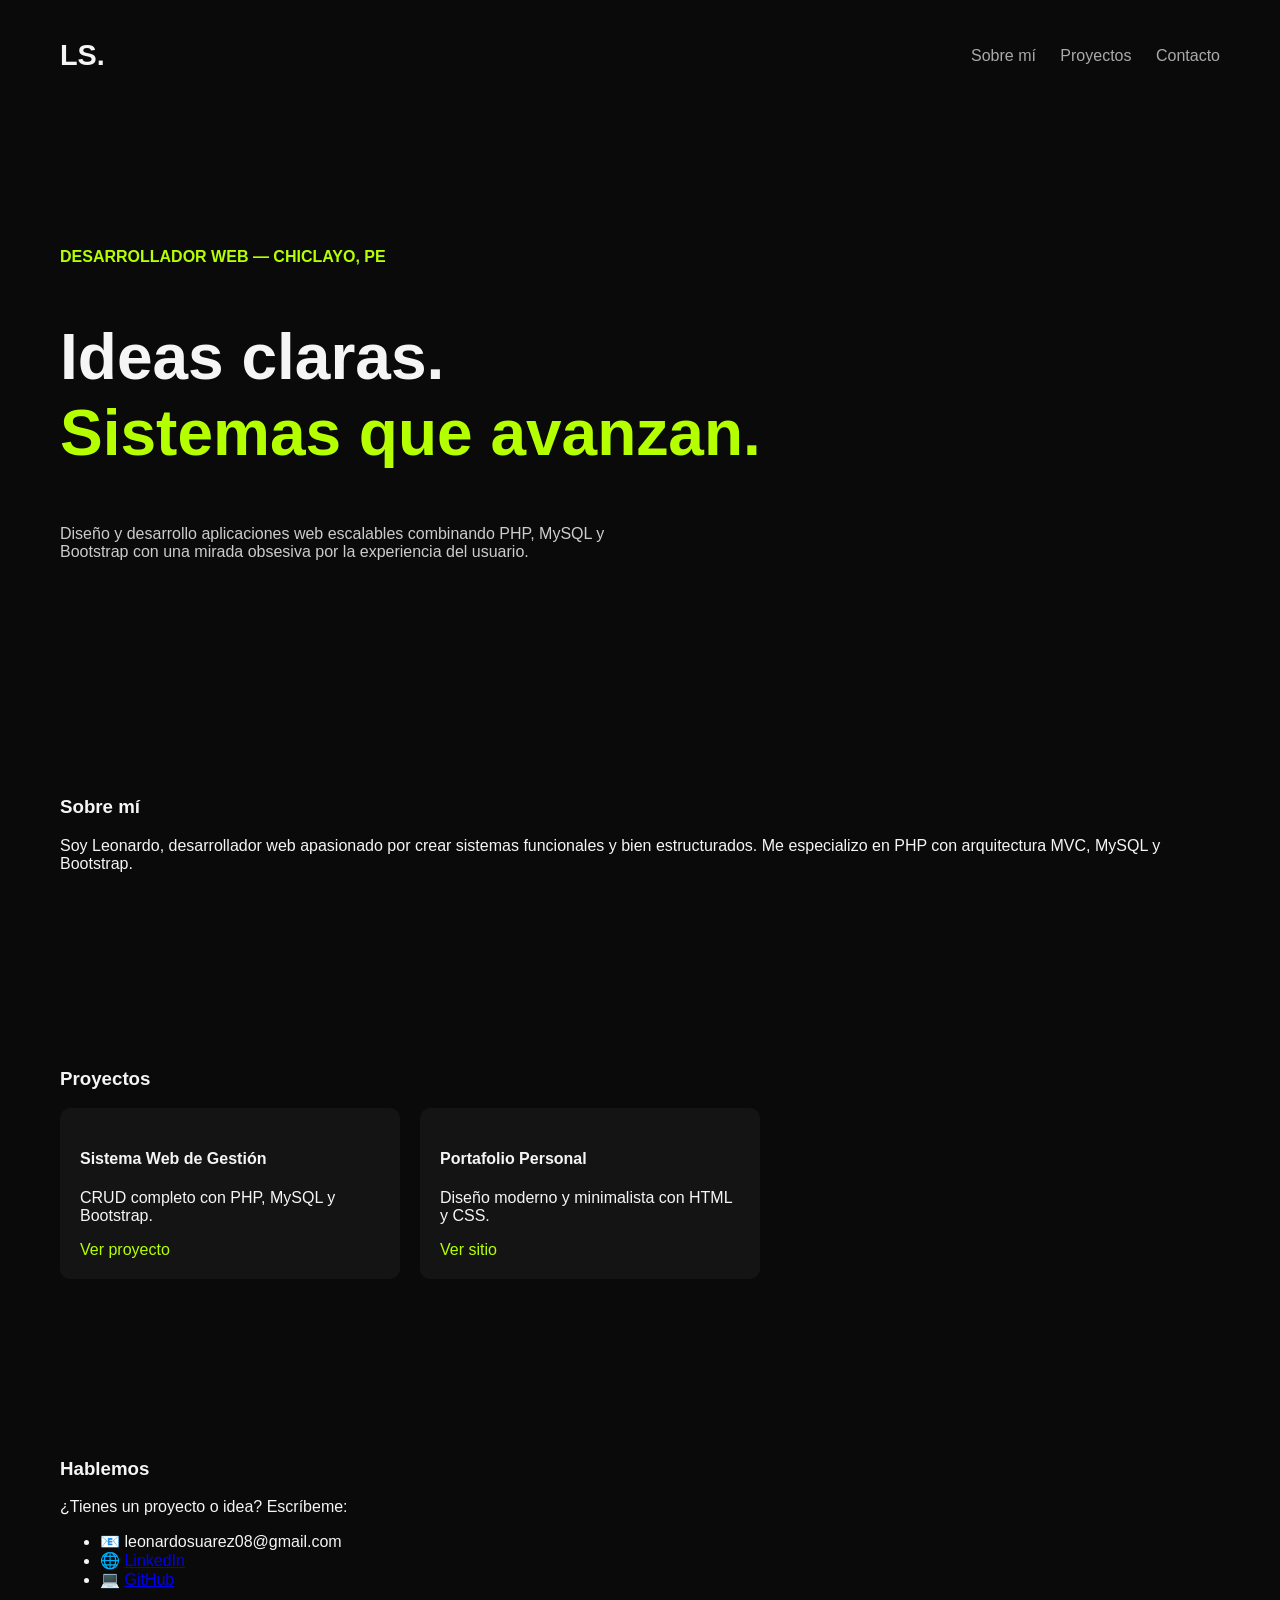
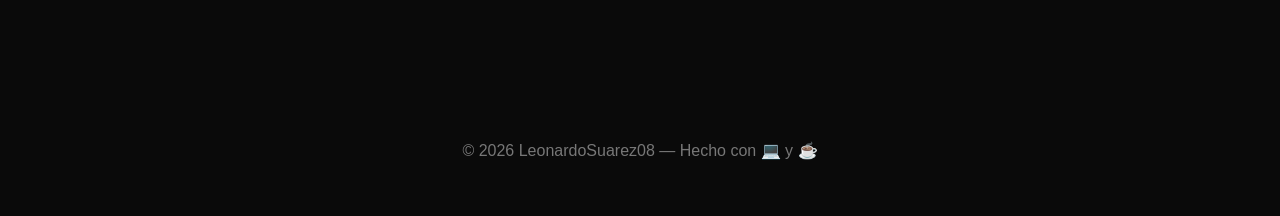
==== index.html @ d341a8d0 "Rename índice.html to index.html" ====
<!DOCTYPE html>
<html lang="es">
  
<head>
  
  <meta charset="UTF-8">
  <meta name="viewport" content="width=device-width, initial-scale=1.0">
  <title>LeonardoSuarez08 | Portafolio</title>
  <link rel="stylesheet" href="style.css">

</head>
<body>
  <header>
    <h1 class="logo">LS.</h1>
    <nav>
      <a href="#sobre-mi">Sobre mí</a>
      <a href="#proyectos">Proyectos</a>
      <a href="#contacto">Contacto</a>
    </nav>
  </header>

  <section class="hero">
    <p class="tag">DESARROLLADOR WEB — CHICLAYO, PE</p>
    <h2>Ideas claras.<br><span>Sistemas que avanzan.</span></h2>
    <p class="desc">Diseño y desarrollo aplicaciones web escalables combinando PHP, MySQL y Bootstrap con una mirada obsesiva por la experiencia del usuario.</p>
  </section>

  <section id="sobre-mi" class="sobre-mi">
    <h3>Sobre mí</h3>
    <p>Soy Leonardo, desarrollador web apasionado por crear sistemas funcionales y bien estructurados. Me especializo en PHP con arquitectura MVC, MySQL y Bootstrap.</p>
  </section>

  <section id="proyectos" class="proyectos">
    <h3>Proyectos</h3>
    <div class="cards">
      <div class="card">
        <h4>Sistema Web de Gestión</h4>
        <p>CRUD completo con PHP, MySQL y Bootstrap.</p>
        <a href="https://github.com/LeonardoSuarez08/LeonardoSuarez08" target="_blank">Ver proyecto</a>
      </div>
      <div class="card">
        <h4>Portafolio Personal</h4>
        <p>Diseño moderno y minimalista con HTML y CSS.</p>
        <a href="https://leonardosuarez08.github.io" target="_blank">Ver sitio</a>
      </div>
    </div>
  </section>

  <section id="contacto" class="contacto">
    <h3>Hablemos</h3>
    <p>¿Tienes un proyecto o idea? Escríbeme:</p>
    <ul>
      <li>📧 leonardosuarez08@gmail.com</li>
      <li>🌐 <a href="https://linkedin.com/in/leonardosuarez08" target="_blank">LinkedIn</a></li>
      <li>💻 <a href="https://github.com/LeonardoSuarez08" target="_blank">GitHub</a></li>
    </ul>
  </section>

  <footer>
    <p>© 2026 LeonardoSuarez08 — Hecho con 💻 y ☕</p>
  </footer>
</body>
</html>
---- style.css ----
body {
  background-color: #0a0a0a;
  color: #f5f5f5;
  font-family: 'Poppins', sans-serif;
  margin: 0;
  padding: 0;
}

header {
  display: flex;
  justify-content: space-between;
  align-items: center;
  padding: 20px 60px;
}

.logo {
  font-size: 1.8rem;
  font-weight: 700;
}

nav a {
  color: #aaa;
  margin-left: 20px;
  text-decoration: none;
  transition: color 0.3s;
}

nav a:hover {
  color: #b4ff00;
}

.hero {
  padding: 120px 60px;
}

.hero .tag {
  color: #b4ff00;
  font-weight: 600;
}

.hero h2 {
  font-size: 4rem;
  line-height: 1.2;
}

.hero h2 span {
  color: #b4ff00;
}

.hero .desc {
  max-width: 600px;
  color: #ccc;
  margin-top: 20px;
}

.sobre-mi, .proyectos, .contacto {
  padding: 80px 60px;
}

.cards {
  display: flex;
  gap: 20px;
  flex-wrap: wrap;
}

.card {
  background-color: #141414;
  padding: 20px;
  border-radius: 10px;
  width: 300px;
  transition: transform 0.3s;
}

.card:hover {
  transform: translateY(-5px);
}

.card a {
  color: #b4ff00;
  text-decoration: none;
}

footer {
  text-align: center;
  padding: 40px;
  color: #777;
}
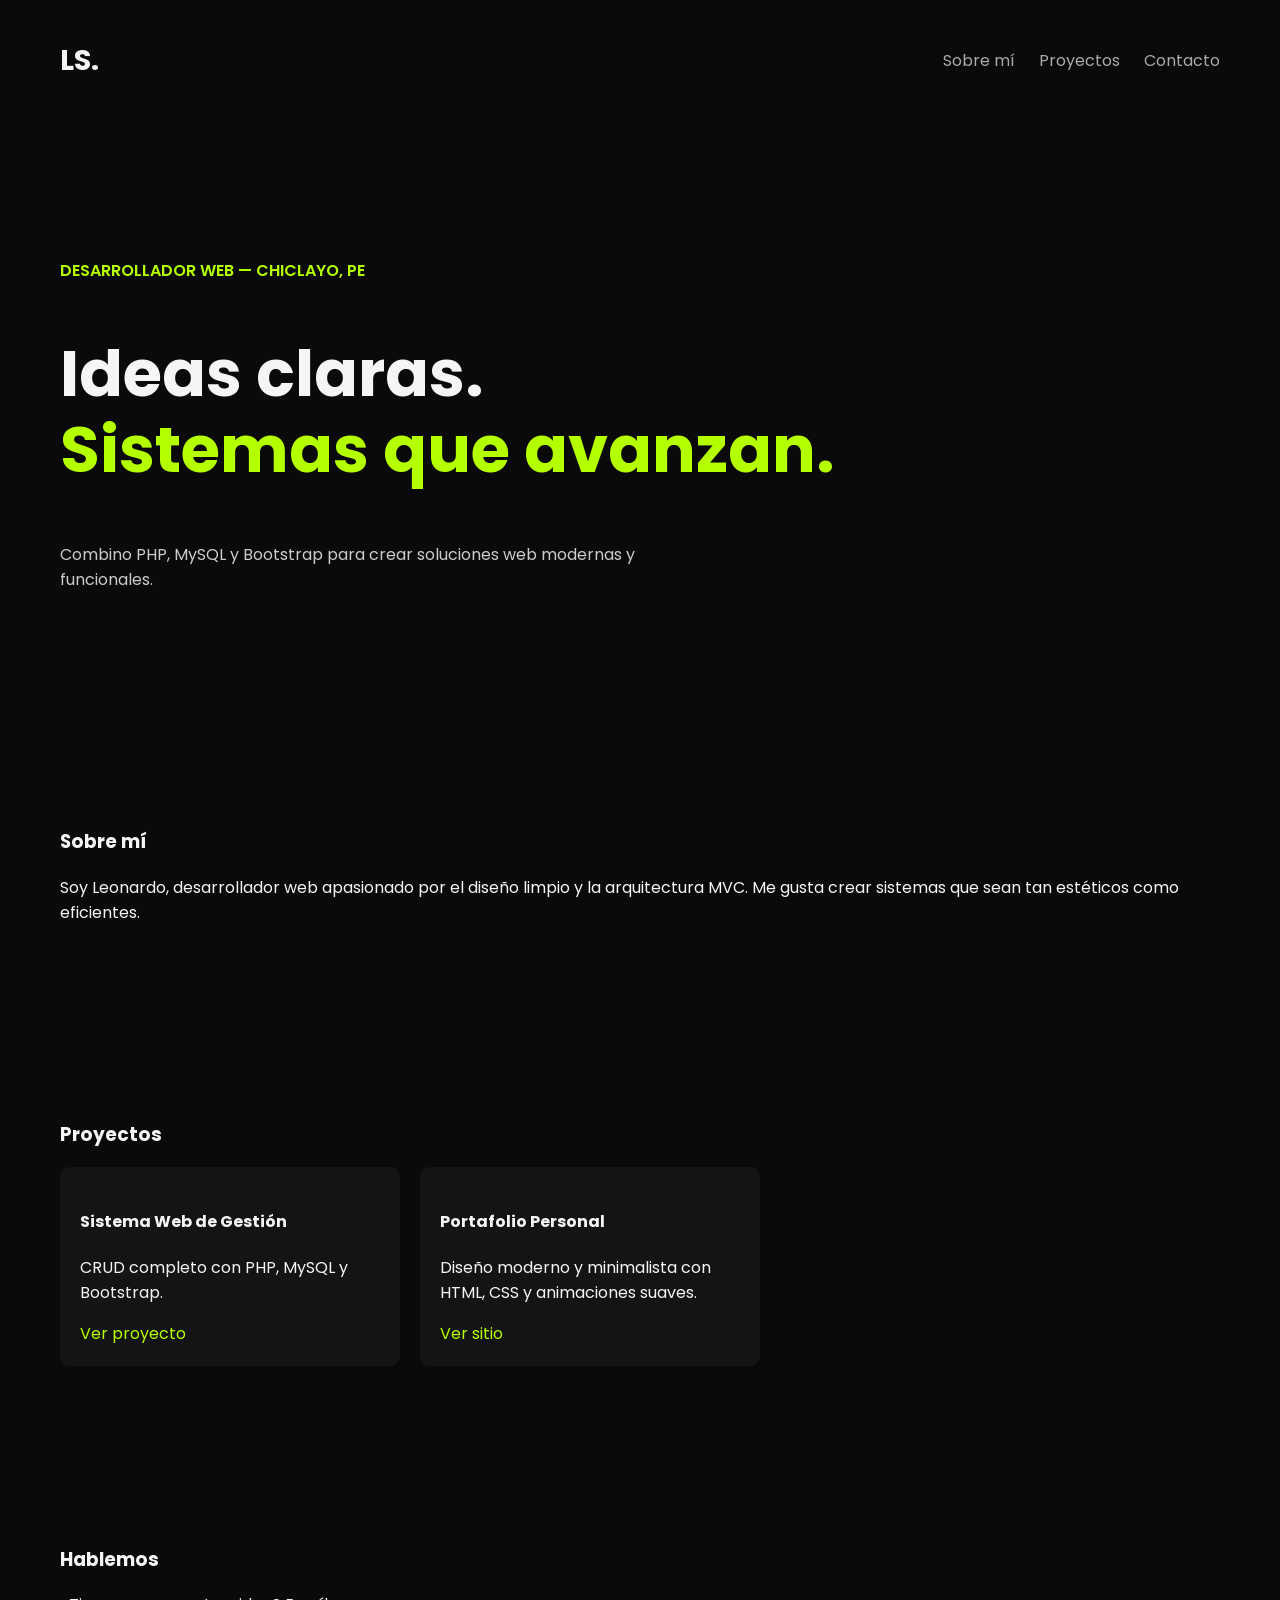
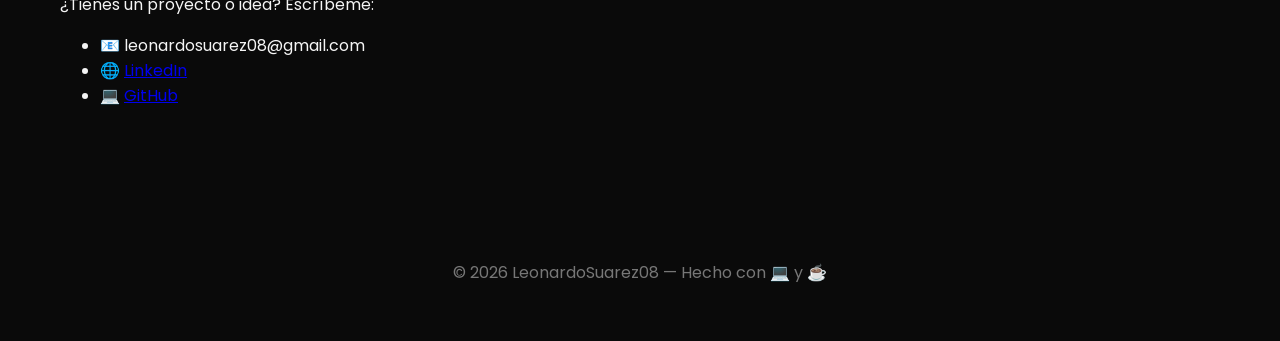
==== commit e3d004c1: "Update index.html" ====
--- a/index.html
+++ b/index.html
@@ -1,13 +1,11 @@
 <!DOCTYPE html>
 <html lang="es">
-  
 <head>
-  
   <meta charset="UTF-8">
   <meta name="viewport" content="width=device-width, initial-scale=1.0">
   <title>LeonardoSuarez08 | Portafolio</title>
   <link rel="stylesheet" href="style.css">
-
+  <link href="https://fonts.googleapis.com/css2?family=Poppins:wght@300;500;700&display=swap" rel="stylesheet">
 </head>
 <body>
   <header>
@@ -20,33 +18,35 @@
   </header>
 
   <section class="hero">
-    <p class="tag">DESARROLLADOR WEB — CHICLAYO, PE</p>
-    <h2>Ideas claras.<br><span>Sistemas que avanzan.</span></h2>
-    <p class="desc">Diseño y desarrollo aplicaciones web escalables combinando PHP, MySQL y Bootstrap con una mirada obsesiva por la experiencia del usuario.</p>
+    <div class="hero-text">
+      <p class="tag">DESARROLLADOR WEB — CHICLAYO, PE</p>
+      <h2 class="fade-in">Ideas claras.<br><span>Sistemas que avanzan.</span></h2>
+      <p class="desc slide-up">Combino PHP, MySQL y Bootstrap para crear soluciones web modernas y funcionales.</p>
+    </div>
   </section>
 
-  <section id="sobre-mi" class="sobre-mi">
+  <section id="sobre-mi" class="sobre-mi fade-in">
     <h3>Sobre mí</h3>
-    <p>Soy Leonardo, desarrollador web apasionado por crear sistemas funcionales y bien estructurados. Me especializo en PHP con arquitectura MVC, MySQL y Bootstrap.</p>
+    <p>Soy Leonardo, desarrollador web apasionado por el diseño limpio y la arquitectura MVC. Me gusta crear sistemas que sean tan estéticos como eficientes.</p>
   </section>
 
   <section id="proyectos" class="proyectos">
     <h3>Proyectos</h3>
     <div class="cards">
-      <div class="card">
+      <div class="card zoom-in">
         <h4>Sistema Web de Gestión</h4>
         <p>CRUD completo con PHP, MySQL y Bootstrap.</p>
         <a href="https://github.com/LeonardoSuarez08/LeonardoSuarez08" target="_blank">Ver proyecto</a>
       </div>
-      <div class="card">
+      <div class="card zoom-in">
         <h4>Portafolio Personal</h4>
-        <p>Diseño moderno y minimalista con HTML y CSS.</p>
+        <p>Diseño moderno y minimalista con HTML, CSS y animaciones suaves.</p>
         <a href="https://leonardosuarez08.github.io" target="_blank">Ver sitio</a>
       </div>
     </div>
   </section>
 
-  <section id="contacto" class="contacto">
+  <section id="contacto" class="contacto fade-in">
     <h3>Hablemos</h3>
     <p>¿Tienes un proyecto o idea? Escríbeme:</p>
     <ul>
@@ -59,5 +59,7 @@
   <footer>
     <p>© 2026 LeonardoSuarez08 — Hecho con 💻 y ☕</p>
   </footer>
+
+  <script src="script.js"></script>
 </body>
 </html>
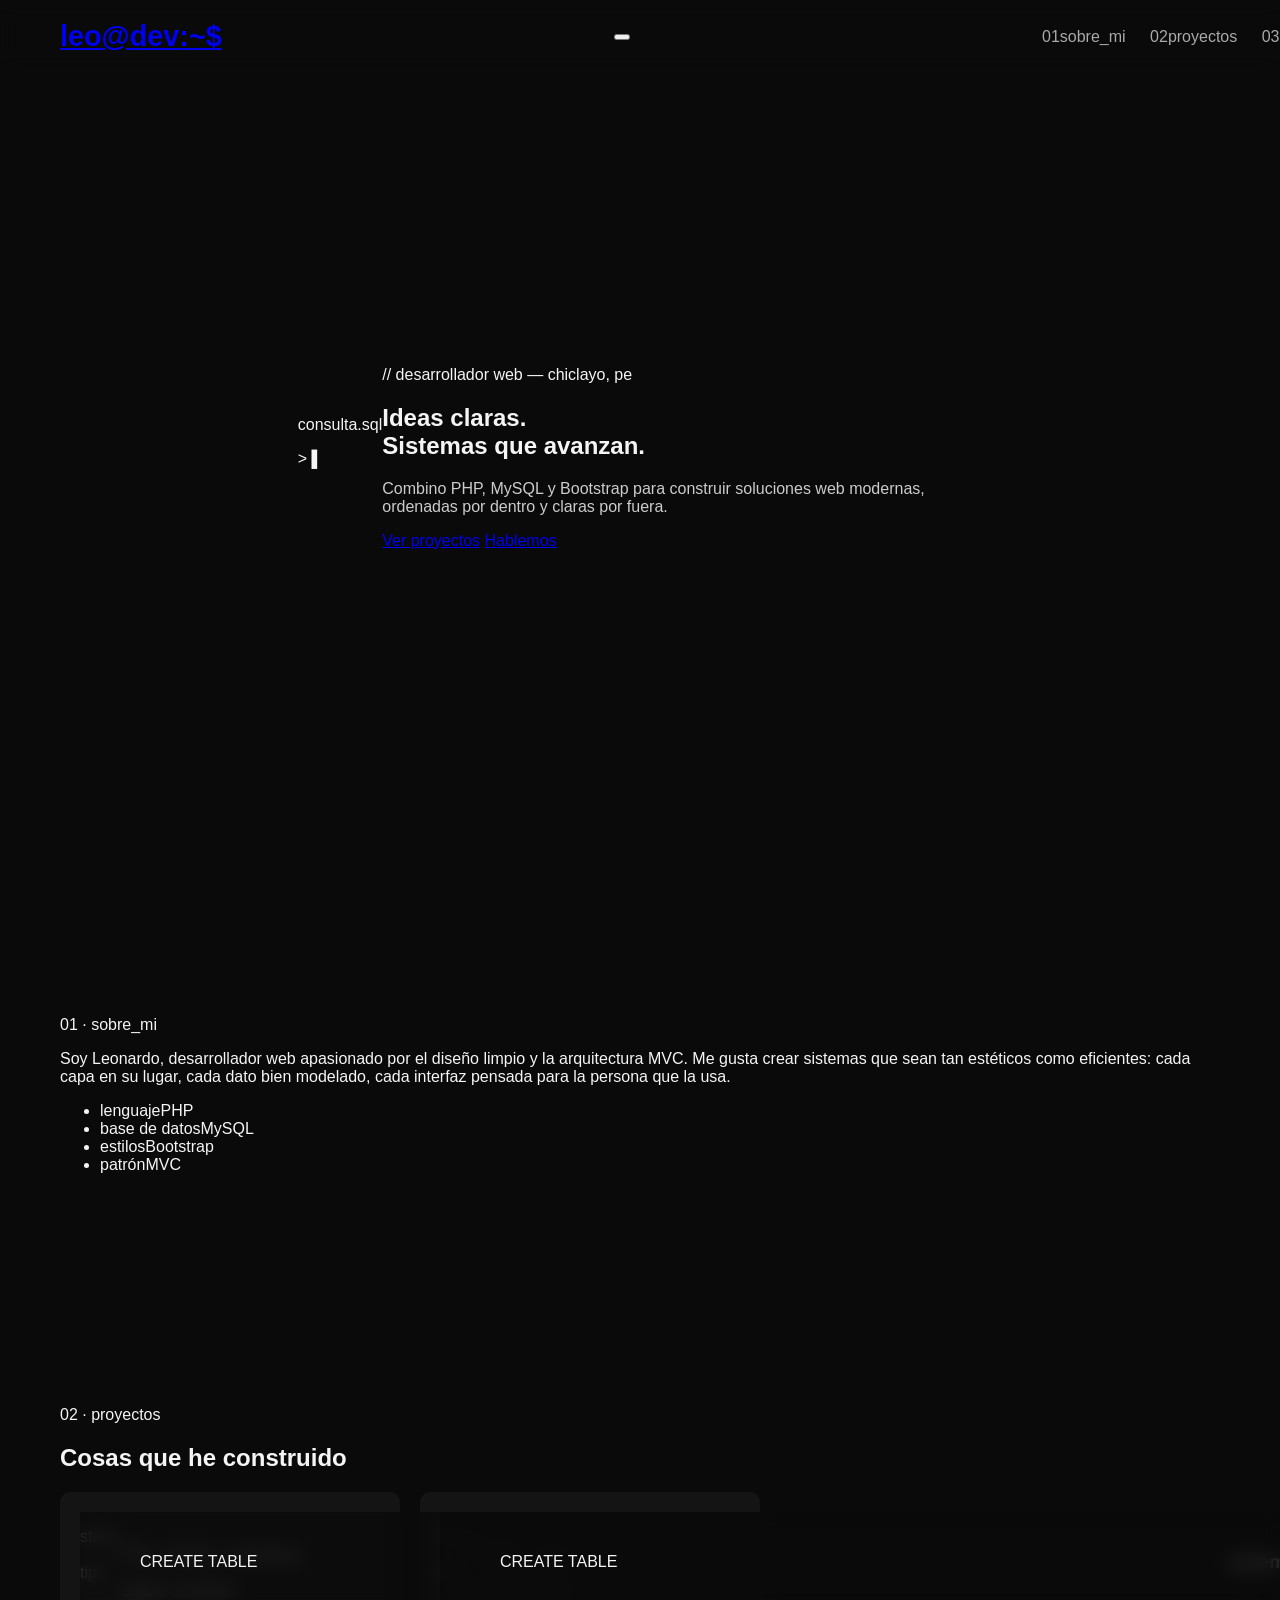
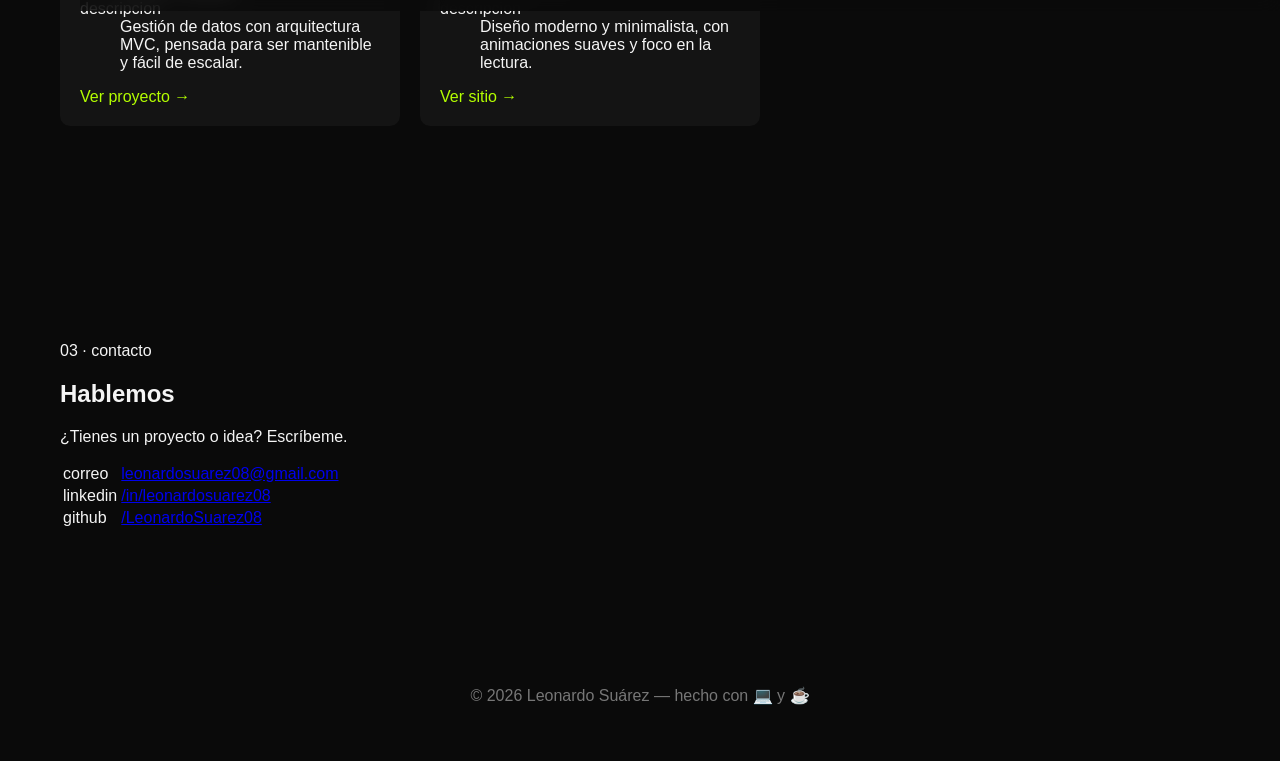
==== commit 59dbf23f: "Update index.html" ====
--- a/index.html
+++ b/index.html
@@ -3,61 +3,126 @@
 <head>
   <meta charset="UTF-8">
   <meta name="viewport" content="width=device-width, initial-scale=1.0">
-  <title>LeonardoSuarez08 | Portafolio</title>
+  <title>Leonardo Suárez | Desarrollador Web</title>
+  <meta name="description" content="Leonardo Suárez — desarrollador web en Chiclayo, Perú. PHP, MySQL y Bootstrap.">
+  <link rel="preconnect" href="https://fonts.googleapis.com">
+  <link rel="preconnect" href="https://fonts.gstatic.com" crossorigin>
+  <link href="https://fonts.googleapis.com/css2?family=Space+Grotesk:wght@400;500;700&family=JetBrains+Mono:wght@400;500;600&family=Inter:wght@400;500&display=swap" rel="stylesheet">
   <link rel="stylesheet" href="style.css">
-  <link href="https://fonts.googleapis.com/css2?family=Poppins:wght@300;500;700&display=swap" rel="stylesheet">
 </head>
 <body>
+
   <header>
-    <h1 class="logo">LS.</h1>
-    <nav>
-      <a href="#sobre-mi">Sobre mí</a>
-      <a href="#proyectos">Proyectos</a>
-      <a href="#contacto">Contacto</a>
+    <a href="#" class="logo">leo<span>@</span>dev<span>:~$</span></a>
+    <button class="nav-toggle" aria-label="Abrir menú" aria-expanded="false" aria-controls="nav-links">
+      <span></span><span></span><span></span>
+    </button>
+    <nav id="nav-links">
+      <a href="#sobre-mi"><span class="idx">01</span>sobre_mi</a>
+      <a href="#proyectos"><span class="idx">02</span>proyectos</a>
+      <a href="#contacto"><span class="idx">03</span>contacto</a>
     </nav>
   </header>
 
-  <section class="hero">
-    <div class="hero-text">
-      <p class="tag">DESARROLLADOR WEB — CHICLAYO, PE</p>
-      <h2 class="fade-in">Ideas claras.<br><span>Sistemas que avanzan.</span></h2>
-      <p class="desc slide-up">Combino PHP, MySQL y Bootstrap para crear soluciones web modernas y funcionales.</p>
-    </div>
-  </section>
+  <main>
+    <section class="hero">
+      <div class="terminal" aria-hidden="true">
+        <div class="terminal-bar">
+          <span class="dot red"></span><span class="dot yellow"></span><span class="dot green"></span>
+          <span class="terminal-title">consulta.sql</span>
+        </div>
+        <div class="terminal-body">
+          <p><span class="prompt">&gt;</span> <span id="typed"></span><span class="cursor">▌</span></p>
+        </div>
+      </div>
 
-  <section id="sobre-mi" class="sobre-mi fade-in">
-    <h3>Sobre mí</h3>
-    <p>Soy Leonardo, desarrollador web apasionado por el diseño limpio y la arquitectura MVC. Me gusta crear sistemas que sean tan estéticos como eficientes.</p>
-  </section>
+      <div class="hero-text">
+        <p class="tag">// desarrollador web — chiclayo, pe</p>
+        <h1>Ideas claras.<br><span class="accent">Sistemas que avanzan.</span></h1>
+        <p class="desc">Combino PHP, MySQL y Bootstrap para construir soluciones web modernas, ordenadas por dentro y claras por fuera.</p>
+        <div class="hero-actions">
+          <a href="#proyectos" class="btn btn-primary">Ver proyectos</a>
+          <a href="#contacto" class="btn btn-ghost">Hablemos</a>
+        </div>
+      </div>
+    </section>
 
-  <section id="proyectos" class="proyectos">
-    <h3>Proyectos</h3>
-    <div class="cards">
-      <div class="card zoom-in">
-        <h4>Sistema Web de Gestión</h4>
-        <p>CRUD completo con PHP, MySQL y Bootstrap.</p>
-        <a href="https://github.com/LeonardoSuarez08/LeonardoSuarez08" target="_blank">Ver proyecto</a>
+    <section id="sobre-mi" class="sobre-mi">
+      <p class="eyebrow">01 · sobre_mi</p>
+      <div class="sobre-grid">
+        <p class="sobre-texto">
+          Soy Leonardo, desarrollador web apasionado por el diseño limpio y la arquitectura MVC.
+          Me gusta crear sistemas que sean tan estéticos como eficientes: cada capa en su lugar,
+          cada dato bien modelado, cada interfaz pensada para la persona que la usa.
+        </p>
+        <ul class="stack-list">
+          <li><span>lenguaje</span>PHP</li>
+          <li><span>base de datos</span>MySQL</li>
+          <li><span>estilos</span>Bootstrap</li>
+          <li><span>patrón</span>MVC</li>
+        </ul>
       </div>
-      <div class="card zoom-in">
-        <h4>Portafolio Personal</h4>
-        <p>Diseño moderno y minimalista con HTML, CSS y animaciones suaves.</p>
-        <a href="https://leonardosuarez08.github.io" target="_blank">Ver sitio</a>
+    </section>
+
+    <section id="proyectos" class="proyectos">
+      <p class="eyebrow">02 · proyectos</p>
+      <h2>Cosas que he construido</h2>
+
+      <div class="cards">
+        <article class="card">
+          <header class="card-head">
+            <span class="card-kicker">CREATE TABLE</span>
+            <h3>sistema_web_gestion</h3>
+          </header>
+          <dl class="card-fields">
+            <div class="field"><dt>stack</dt><dd>PHP · MySQL · Bootstrap</dd></div>
+            <div class="field"><dt>tipo</dt><dd>CRUD completo</dd></div>
+            <div class="field"><dt>descripcion</dt><dd>Gestión de datos con arquitectura MVC, pensada para ser mantenible y fácil de escalar.</dd></div>
+          </dl>
+          <a href="https://github.com/LeonardoSuarez08/LeonardoSuarez08" target="_blank" rel="noopener">Ver proyecto →</a>
+        </article>
+
+        <article class="card">
+          <header class="card-head">
+            <span class="card-kicker">CREATE TABLE</span>
+            <h3>portafolio_personal</h3>
+          </header>
+          <dl class="card-fields">
+            <div class="field"><dt>stack</dt><dd>HTML · CSS · JS</dd></div>
+            <div class="field"><dt>tipo</dt><dd>Sitio personal</dd></div>
+            <div class="field"><dt>descripcion</dt><dd>Diseño moderno y minimalista, con animaciones suaves y foco en la lectura.</dd></div>
+          </dl>
+          <a href="https://leonardosuarez08.github.io" target="_blank" rel="noopener">Ver sitio →</a>
+        </article>
       </div>
-    </div>
-  </section>
+    </section>
 
-  <section id="contacto" class="contacto fade-in">
-    <h3>Hablemos</h3>
-    <p>¿Tienes un proyecto o idea? Escríbeme:</p>
-    <ul>
-      <li>📧 leonardosuarez08@gmail.com</li>
-      <li>🌐 <a href="https://linkedin.com/in/leonardosuarez08" target="_blank">LinkedIn</a></li>
-      <li>💻 <a href="https://github.com/LeonardoSuarez08" target="_blank">GitHub</a></li>
-    </ul>
-  </section>
+    <section id="contacto" class="contacto">
+      <p class="eyebrow">03 · contacto</p>
+      <h2>Hablemos</h2>
+      <p class="contacto-intro">¿Tienes un proyecto o idea? Escríbeme.</p>
+
+      <table class="contact-table">
+        <tbody>
+          <tr>
+            <td class="c-key">correo</td>
+            <td class="c-val"><a href="mailto:leonardosuarez08@gmail.com">leonardosuarez08@gmail.com</a></td>
+          </tr>
+          <tr>
+            <td class="c-key">linkedin</td>
+            <td class="c-val"><a href="https://linkedin.com/in/leonardosuarez08" target="_blank" rel="noopener">/in/leonardosuarez08</a></td>
+          </tr>
+          <tr>
+            <td class="c-key">github</td>
+            <td class="c-val"><a href="https://github.com/LeonardoSuarez08" target="_blank" rel="noopener">/LeonardoSuarez08</a></td>
+          </tr>
+        </tbody>
+      </table>
+    </section>
+  </main>
 
   <footer>
-    <p>© 2026 LeonardoSuarez08 — Hecho con 💻 y ☕</p>
+    <p>© 2026 Leonardo Suárez — hecho con 💻 y ☕</p>
   </footer>
 
   <script src="script.js"></script>
--- a/style.css
+++ b/style.css
@@ -3,7 +3,7 @@
   color: #f5f5f5;
   font-family: 'Poppins', sans-serif;
   margin: 0;
-  padding: 0;
+  overflow-x: hidden;
 }
 
 header {
@@ -11,6 +11,11 @@
   justify-content: space-between;
   align-items: center;
   padding: 20px 60px;
+  position: fixed;
+  width: 100%;
+  background: rgba(10,10,10,0.8);
+  backdrop-filter: blur(10px);
+  z-index: 10;
 }
 
 .logo {
@@ -30,12 +35,12 @@
 }
 
 .hero {
-  padding: 120px 60px;
-}
-
-.hero .tag {
-  color: #b4ff00;
-  font-weight: 600;
+  height: 100vh;
+  display: flex;
+  align-items: center;
+  justify-content: center;
+  text-align: left;
+  padding: 0 60px;
 }
 
 .hero h2 {
@@ -53,8 +58,8 @@
   margin-top: 20px;
 }
 
-.sobre-mi, .proyectos, .contacto {
-  padding: 80px 60px;
+section {
+  padding: 100px 60px;
 }
 
 .cards {
@@ -68,11 +73,12 @@
   padding: 20px;
   border-radius: 10px;
   width: 300px;
-  transition: transform 0.3s;
+  transition: transform 0.3s, box-shadow 0.3s;
 }
 
 .card:hover {
   transform: translateY(-5px);
+  box-shadow: 0 0 20px #b4ff00;
 }
 
 .card a {
@@ -85,3 +91,34 @@
   padding: 40px;
   color: #777;
 }
+
+/* Animaciones */
+.fade-in {
+  opacity: 0;
+  transform: translateY(20px);
+  animation: fadeIn 1s ease forwards;
+}
+
+.slide-up {
+  opacity: 0;
+  transform: translateY(40px);
+  animation: slideUp 1.2s ease forwards;
+}
+
+.zoom-in {
+  opacity: 0;
+  transform: scale(0.9);
+  animation: zoomIn 1s ease forwards;
+}
+
+@keyframes fadeIn {
+  to { opacity: 1; transform: translateY(0); }
+}
+
+@keyframes slideUp {
+  to { opacity: 1; transform: translateY(0); }
+}
+
+@keyframes zoomIn {
+  to { opacity: 1; transform: scale(1); }
+}
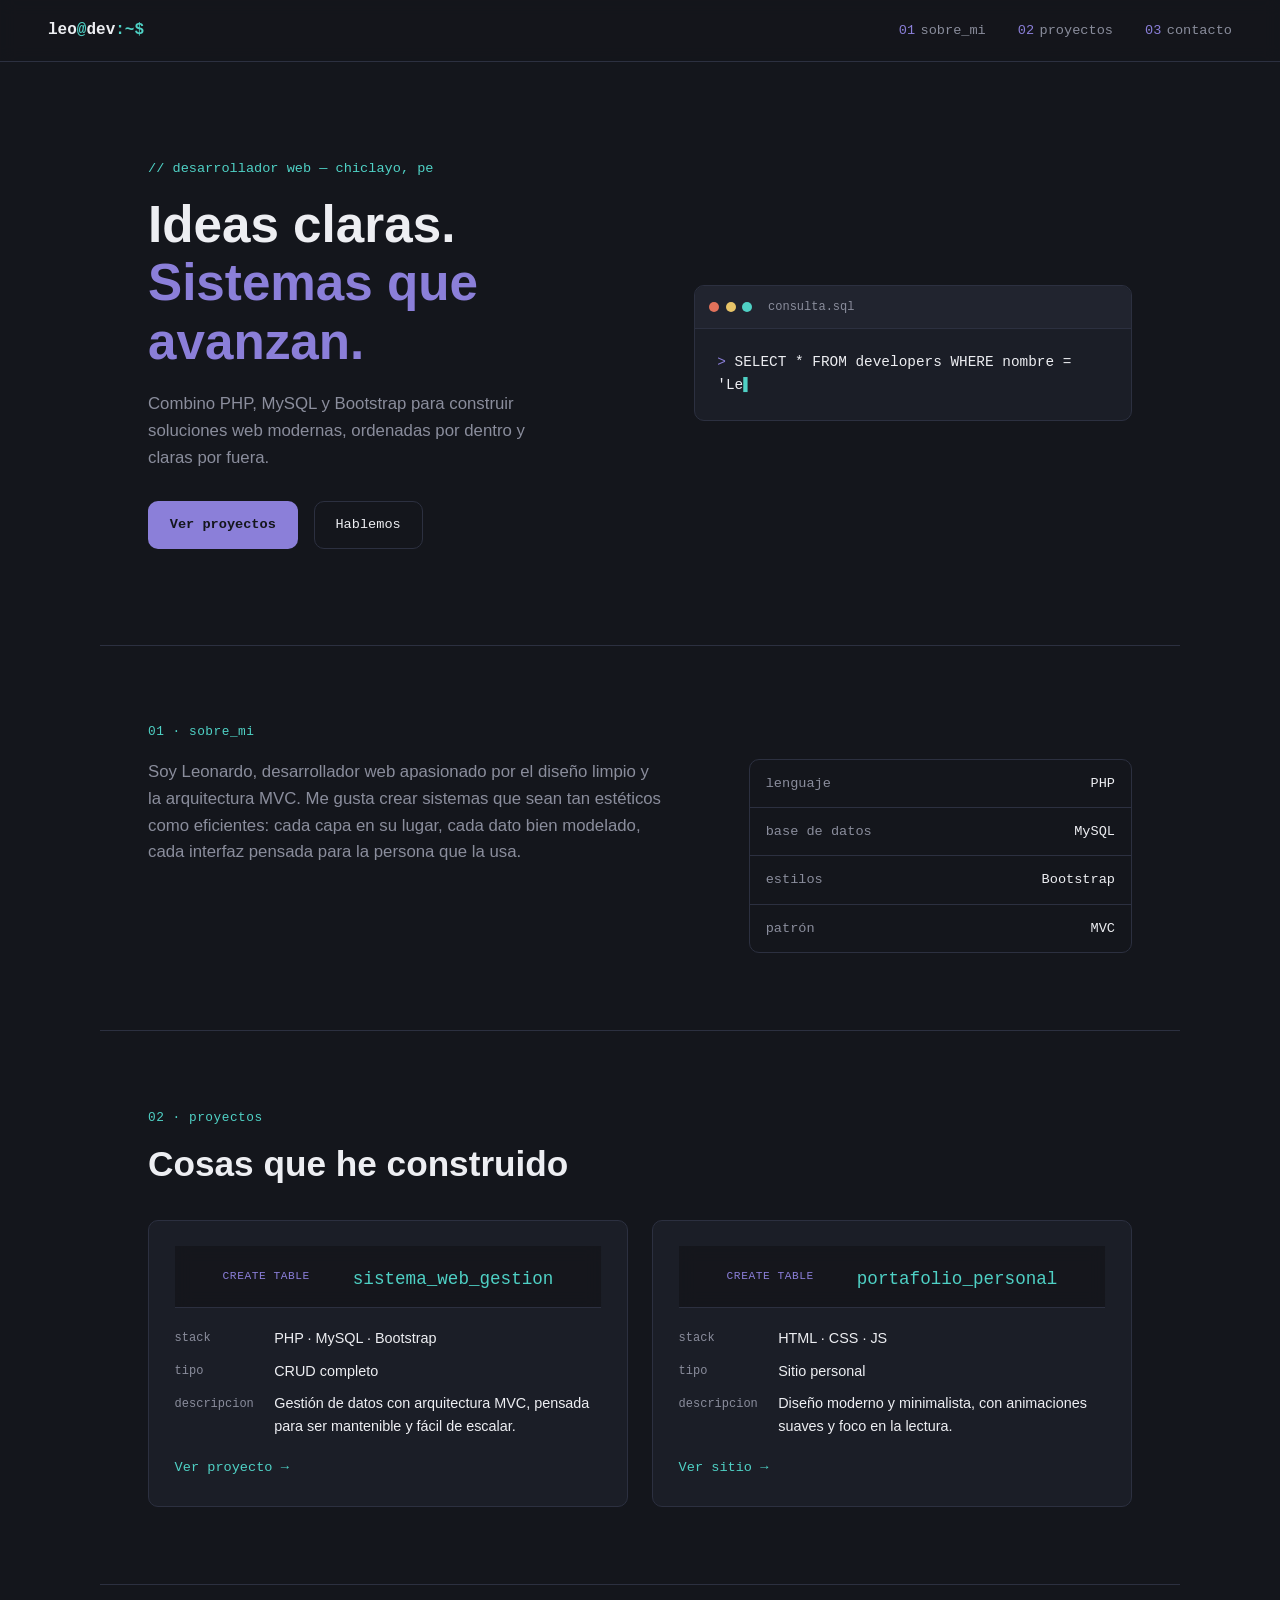
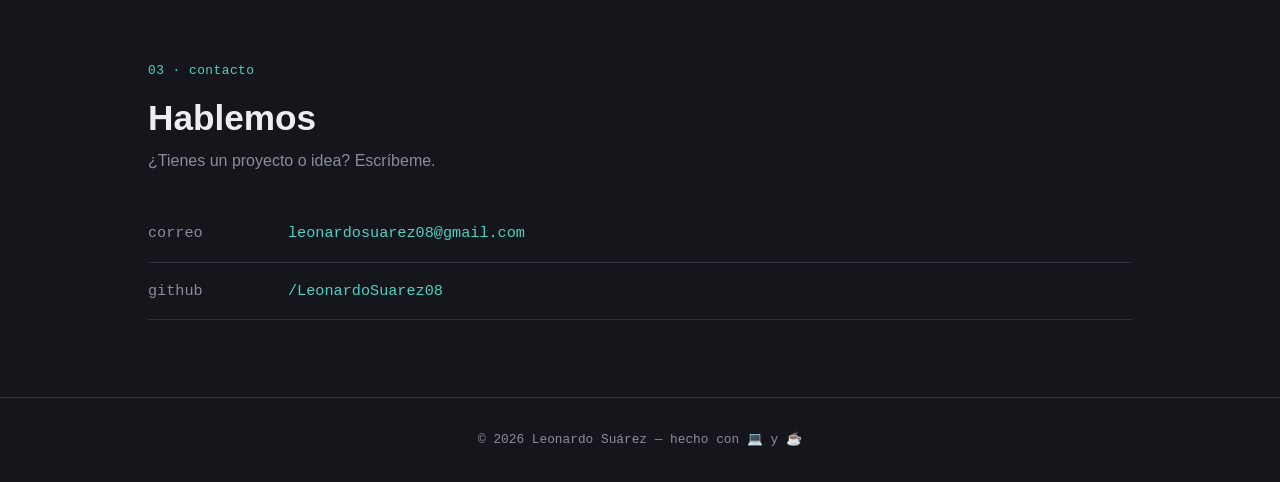
==== commit 32ca0665: "Update index.html" ====
--- a/index.html
+++ b/index.html
@@ -109,10 +109,6 @@
             <td class="c-val"><a href="mailto:leonardosuarez08@gmail.com">leonardosuarez08@gmail.com</a></td>
           </tr>
           <tr>
-            <td class="c-key">linkedin</td>
-            <td class="c-val"><a href="https://linkedin.com/in/leonardosuarez08" target="_blank" rel="noopener">/in/leonardosuarez08</a></td>
-          </tr>
-          <tr>
             <td class="c-key">github</td>
             <td class="c-val"><a href="https://github.com/LeonardoSuarez08" target="_blank" rel="noopener">/LeonardoSuarez08</a></td>
           </tr>
--- a/style.css
+++ b/style.css
@@ -1,124 +1,432 @@
+/* ============================================
+   TOKENS
+   ============================================ */
+:root {
+  --ink: #14161c;
+  --panel: #1b1e27;
+  --panel-2: #21242f;
+  --line: #2c3040;
+  --text: #edeef2;
+  --text-muted: #8a8d9c;
+  --violet: #8b7fd9;
+  --teal: #4fd1c5;
+  --red: #e2725b;
+
+  --font-display: "Space Grotesk", sans-serif;
+  --font-mono: "JetBrains Mono", monospace;
+  --font-body: "Inter", sans-serif;
+
+  --max-w: 1080px;
+  --radius: 10px;
+}
+
+* { box-sizing: border-box; margin: 0; padding: 0; }
+
+html { scroll-behavior: smooth; }
+
 body {
-  background-color: #0a0a0a;
-  color: #f5f5f5;
-  font-family: 'Poppins', sans-serif;
-  margin: 0;
-  overflow-x: hidden;
-}
-
+  background: var(--ink);
+  color: var(--text);
+  font-family: var(--font-body);
+  line-height: 1.6;
+  -webkit-font-smoothing: antialiased;
+}
+
+a { color: inherit; text-decoration: none; }
+
+img { max-width: 100%; display: block; }
+
+:focus-visible {
+  outline: 2px solid var(--teal);
+  outline-offset: 3px;
+}
+
+section, header, footer {
+  padding-inline: clamp(1.25rem, 5vw, 3rem);
+}
+
+.eyebrow {
+  font-family: var(--font-mono);
+  font-size: 0.8rem;
+  color: var(--teal);
+  letter-spacing: 0.04em;
+  margin-bottom: 1rem;
+}
+
+h1, h2, h3 {
+  font-family: var(--font-display);
+  font-weight: 700;
+  line-height: 1.15;
+}
+
+.accent { color: var(--violet); }
+
+/* ============================================
+   HEADER / NAV
+   ============================================ */
 header {
+  position: sticky;
+  top: 0;
+  z-index: 20;
+  display: flex;
+  align-items: center;
+  justify-content: space-between;
+  padding-block: 1.1rem;
+  background: rgba(20, 22, 28, 0.85);
+  backdrop-filter: blur(8px);
+  border-bottom: 1px solid var(--line);
+}
+
+.logo {
+  font-family: var(--font-mono);
+  font-size: 1rem;
+  font-weight: 600;
+}
+.logo span { color: var(--teal); }
+
+nav {
+  display: flex;
+  gap: 2rem;
+}
+
+nav a {
+  font-family: var(--font-mono);
+  font-size: 0.85rem;
+  color: var(--text-muted);
+  transition: color 0.2s ease;
+}
+nav a:hover { color: var(--text); }
+nav .idx { color: var(--violet); margin-right: 0.4em; }
+
+.nav-toggle {
+  display: none;
+  flex-direction: column;
+  gap: 5px;
+  background: none;
+  border: none;
+  cursor: pointer;
+  padding: 0.5rem;
+}
+.nav-toggle span {
+  width: 22px;
+  height: 2px;
+  background: var(--text);
+  border-radius: 2px;
+}
+
+/* ============================================
+   HERO
+   ============================================ */
+.hero {
+  max-width: var(--max-w);
+  margin-inline: auto;
+  padding-block: clamp(3rem, 8vw, 6rem);
+  display: grid;
+  grid-template-columns: 1.1fr 1fr;
+  gap: clamp(2rem, 5vw, 4rem);
+  align-items: center;
+}
+
+.terminal {
+  background: var(--panel);
+  border: 1px solid var(--line);
+  border-radius: var(--radius);
+  overflow: hidden;
+  order: 2;
+}
+
+.terminal-bar {
+  display: flex;
+  align-items: center;
+  gap: 0.4rem;
+  padding: 0.7rem 0.9rem;
+  background: var(--panel-2);
+  border-bottom: 1px solid var(--line);
+}
+.dot { width: 10px; height: 10px; border-radius: 50%; }
+.dot.red { background: var(--red); }
+.dot.yellow { background: #e8c468; }
+.dot.green { background: var(--teal); }
+.terminal-title {
+  margin-left: 0.6rem;
+  font-family: var(--font-mono);
+  font-size: 0.75rem;
+  color: var(--text-muted);
+}
+
+.terminal-body {
+  padding: 1.4rem;
+  font-family: var(--font-mono);
+  font-size: 0.9rem;
+  min-height: 90px;
+}
+.prompt { color: var(--violet); }
+.cursor {
+  color: var(--teal);
+  animation: blink 1s step-end infinite;
+}
+@keyframes blink { 50% { opacity: 0; } }
+
+.hero-text { order: 1; }
+
+.tag {
+  font-family: var(--font-mono);
+  font-size: 0.85rem;
+  color: var(--teal);
+  margin-bottom: 1rem;
+}
+
+.hero-text h1 {
+  font-size: clamp(2rem, 5vw, 3.2rem);
+  margin-bottom: 1.2rem;
+}
+
+.desc {
+  color: var(--text-muted);
+  font-size: 1.05rem;
+  max-width: 42ch;
+  margin-bottom: 1.8rem;
+}
+
+.hero-actions { display: flex; gap: 1rem; flex-wrap: wrap; }
+
+.btn {
+  font-family: var(--font-mono);
+  font-size: 0.85rem;
+  padding: 0.75rem 1.3rem;
+  border-radius: var(--radius);
+  border: 1px solid transparent;
+  transition: transform 0.15s ease, border-color 0.15s ease, background 0.15s ease;
+  display: inline-block;
+}
+.btn:hover { transform: translateY(-2px); }
+
+.btn-primary {
+  background: var(--violet);
+  color: #14161c;
+  font-weight: 600;
+}
+.btn-primary:hover { background: #a89ce6; }
+
+.btn-ghost {
+  border-color: var(--line);
+  color: var(--text);
+}
+.btn-ghost:hover { border-color: var(--teal); color: var(--teal); }
+
+/* ============================================
+   SOBRE MI
+   ============================================ */
+.sobre-mi {
+  max-width: var(--max-w);
+  margin-inline: auto;
+  padding-block: clamp(3rem, 6vw, 5rem);
+  border-top: 1px solid var(--line);
+}
+
+.sobre-grid {
+  display: grid;
+  grid-template-columns: 1.4fr 1fr;
+  gap: clamp(2rem, 5vw, 4rem);
+  align-items: start;
+}
+
+.sobre-texto {
+  font-size: 1.05rem;
+  color: var(--text-muted);
+  max-width: 55ch;
+}
+
+.stack-list {
+  list-style: none;
+  border: 1px solid var(--line);
+  border-radius: var(--radius);
+  overflow: hidden;
+}
+.stack-list li {
   display: flex;
   justify-content: space-between;
-  align-items: center;
-  padding: 20px 60px;
-  position: fixed;
+  padding: 0.8rem 1rem;
+  font-family: var(--font-mono);
+  font-size: 0.85rem;
+  border-bottom: 1px solid var(--line);
+}
+.stack-list li:last-child { border-bottom: none; }
+.stack-list li span {
+  color: var(--text-muted);
+  text-transform: lowercase;
+}
+
+/* ============================================
+   PROYECTOS
+   ============================================ */
+.proyectos {
+  max-width: var(--max-w);
+  margin-inline: auto;
+  padding-block: clamp(3rem, 6vw, 5rem);
+  border-top: 1px solid var(--line);
+}
+
+.proyectos h2 {
+  font-size: clamp(1.6rem, 4vw, 2.2rem);
+  margin-bottom: 2.2rem;
+}
+
+.cards {
+  display: grid;
+  grid-template-columns: repeat(2, 1fr);
+  gap: 1.5rem;
+}
+
+.card {
+  background: var(--panel);
+  border: 1px solid var(--line);
+  border-radius: var(--radius);
+  padding: 1.6rem;
+  display: flex;
+  flex-direction: column;
+  gap: 1.2rem;
+  transition: border-color 0.2s ease, transform 0.2s ease;
+}
+.card:hover {
+  border-color: var(--violet);
+  transform: translateY(-4px);
+}
+
+.card-kicker {
+  font-family: var(--font-mono);
+  font-size: 0.7rem;
+  color: var(--violet);
+  letter-spacing: 0.05em;
+}
+
+.card-head h3 {
+  font-family: var(--font-mono);
+  font-size: 1.1rem;
+  font-weight: 500;
+  color: var(--teal);
+  margin-top: 0.3rem;
+}
+
+.card-fields { display: flex; flex-direction: column; gap: 0.6rem; }
+.field { display: grid; grid-template-columns: 90px 1fr; gap: 0.6rem; font-size: 0.9rem; }
+.field dt {
+  font-family: var(--font-mono);
+  font-size: 0.75rem;
+  color: var(--text-muted);
+  text-transform: lowercase;
+  padding-top: 0.15rem;
+}
+.field dd { color: var(--text); }
+
+.card > a {
+  font-family: var(--font-mono);
+  font-size: 0.85rem;
+  color: var(--teal);
+  margin-top: auto;
+  align-self: flex-start;
+  border-bottom: 1px solid transparent;
+}
+.card > a:hover { border-color: var(--teal); }
+
+/* ============================================
+   CONTACTO
+   ============================================ */
+.contacto {
+  max-width: var(--max-w);
+  margin-inline: auto;
+  padding-block: clamp(3rem, 6vw, 5rem);
+  border-top: 1px solid var(--line);
+}
+
+.contacto h2 { font-size: clamp(1.6rem, 4vw, 2.2rem); margin-bottom: 0.6rem; }
+.contacto-intro { color: var(--text-muted); margin-bottom: 2rem; }
+
+.contact-table {
   width: 100%;
-  background: rgba(10,10,10,0.8);
-  backdrop-filter: blur(10px);
-  z-index: 10;
-}
-
-.logo {
-  font-size: 1.8rem;
-  font-weight: 700;
-}
-
-nav a {
-  color: #aaa;
-  margin-left: 20px;
-  text-decoration: none;
-  transition: color 0.3s;
-}
-
-nav a:hover {
-  color: #b4ff00;
-}
-
-.hero {
-  height: 100vh;
-  display: flex;
-  align-items: center;
-  justify-content: center;
-  text-align: left;
-  padding: 0 60px;
-}
-
-.hero h2 {
-  font-size: 4rem;
-  line-height: 1.2;
-}
-
-.hero h2 span {
-  color: #b4ff00;
-}
-
-.hero .desc {
-  max-width: 600px;
-  color: #ccc;
-  margin-top: 20px;
-}
-
-section {
-  padding: 100px 60px;
-}
-
-.cards {
-  display: flex;
-  gap: 20px;
-  flex-wrap: wrap;
-}
-
-.card {
-  background-color: #141414;
-  padding: 20px;
-  border-radius: 10px;
-  width: 300px;
-  transition: transform 0.3s, box-shadow 0.3s;
-}
-
-.card:hover {
-  transform: translateY(-5px);
-  box-shadow: 0 0 20px #b4ff00;
-}
-
-.card a {
-  color: #b4ff00;
-  text-decoration: none;
-}
-
+  border-collapse: collapse;
+  font-family: var(--font-mono);
+  font-size: 0.95rem;
+}
+.contact-table td {
+  padding: 1rem 0;
+  border-bottom: 1px solid var(--line);
+}
+.c-key {
+  color: var(--text-muted);
+  width: 140px;
+  text-transform: lowercase;
+}
+.c-val a { color: var(--teal); }
+.c-val a:hover { text-decoration: underline; }
+
+/* ============================================
+   FOOTER
+   ============================================ */
 footer {
   text-align: center;
-  padding: 40px;
-  color: #777;
-}
-
-/* Animaciones */
-.fade-in {
+  padding-block: 2rem;
+  color: var(--text-muted);
+  font-family: var(--font-mono);
+  font-size: 0.8rem;
+  border-top: 1px solid var(--line);
+}
+
+/* ============================================
+   SCROLL REVEAL
+   ============================================ */
+.reveal {
   opacity: 0;
-  transform: translateY(20px);
-  animation: fadeIn 1s ease forwards;
-}
-
-.slide-up {
-  opacity: 0;
-  transform: translateY(40px);
-  animation: slideUp 1.2s ease forwards;
-}
-
-.zoom-in {
-  opacity: 0;
-  transform: scale(0.9);
-  animation: zoomIn 1s ease forwards;
-}
-
-@keyframes fadeIn {
-  to { opacity: 1; transform: translateY(0); }
-}
-
-@keyframes slideUp {
-  to { opacity: 1; transform: translateY(0); }
-}
-
-@keyframes zoomIn {
-  to { opacity: 1; transform: scale(1); }
-}
+  transform: translateY(16px);
+  transition: opacity 0.6s ease, transform 0.6s ease;
+}
+.reveal.in-view {
+  opacity: 1;
+  transform: translateY(0);
+}
+
+/* ============================================
+   RESPONSIVE
+   ============================================ */
+@media (max-width: 860px) {
+  .hero { grid-template-columns: 1fr; }
+  .terminal { order: 1; }
+  .hero-text { order: 2; }
+  .sobre-grid { grid-template-columns: 1fr; }
+  .cards { grid-template-columns: 1fr; }
+}
+
+@media (max-width: 640px) {
+  .nav-toggle { display: flex; }
+
+  nav {
+    position: absolute;
+    top: 100%;
+    left: 0;
+    right: 0;
+    flex-direction: column;
+    gap: 0;
+    background: var(--panel);
+    border-bottom: 1px solid var(--line);
+    max-height: 0;
+    overflow: hidden;
+    transition: max-height 0.25s ease;
+  }
+  nav.open { max-height: 260px; }
+  nav a {
+    padding: 1rem clamp(1.25rem, 5vw, 3rem);
+    border-bottom: 1px solid var(--line);
+  }
+
+  .field { grid-template-columns: 1fr; }
+  .field dt { padding-top: 0; }
+
+  .c-key { width: 90px; }
+}
+
+@media (prefers-reduced-motion: reduce) {
+  html { scroll-behavior: auto; }
+  .cursor { animation: none; }
+  .reveal { opacity: 1; transform: none; transition: none; }
+  .card:hover { transform: none; }
+}
